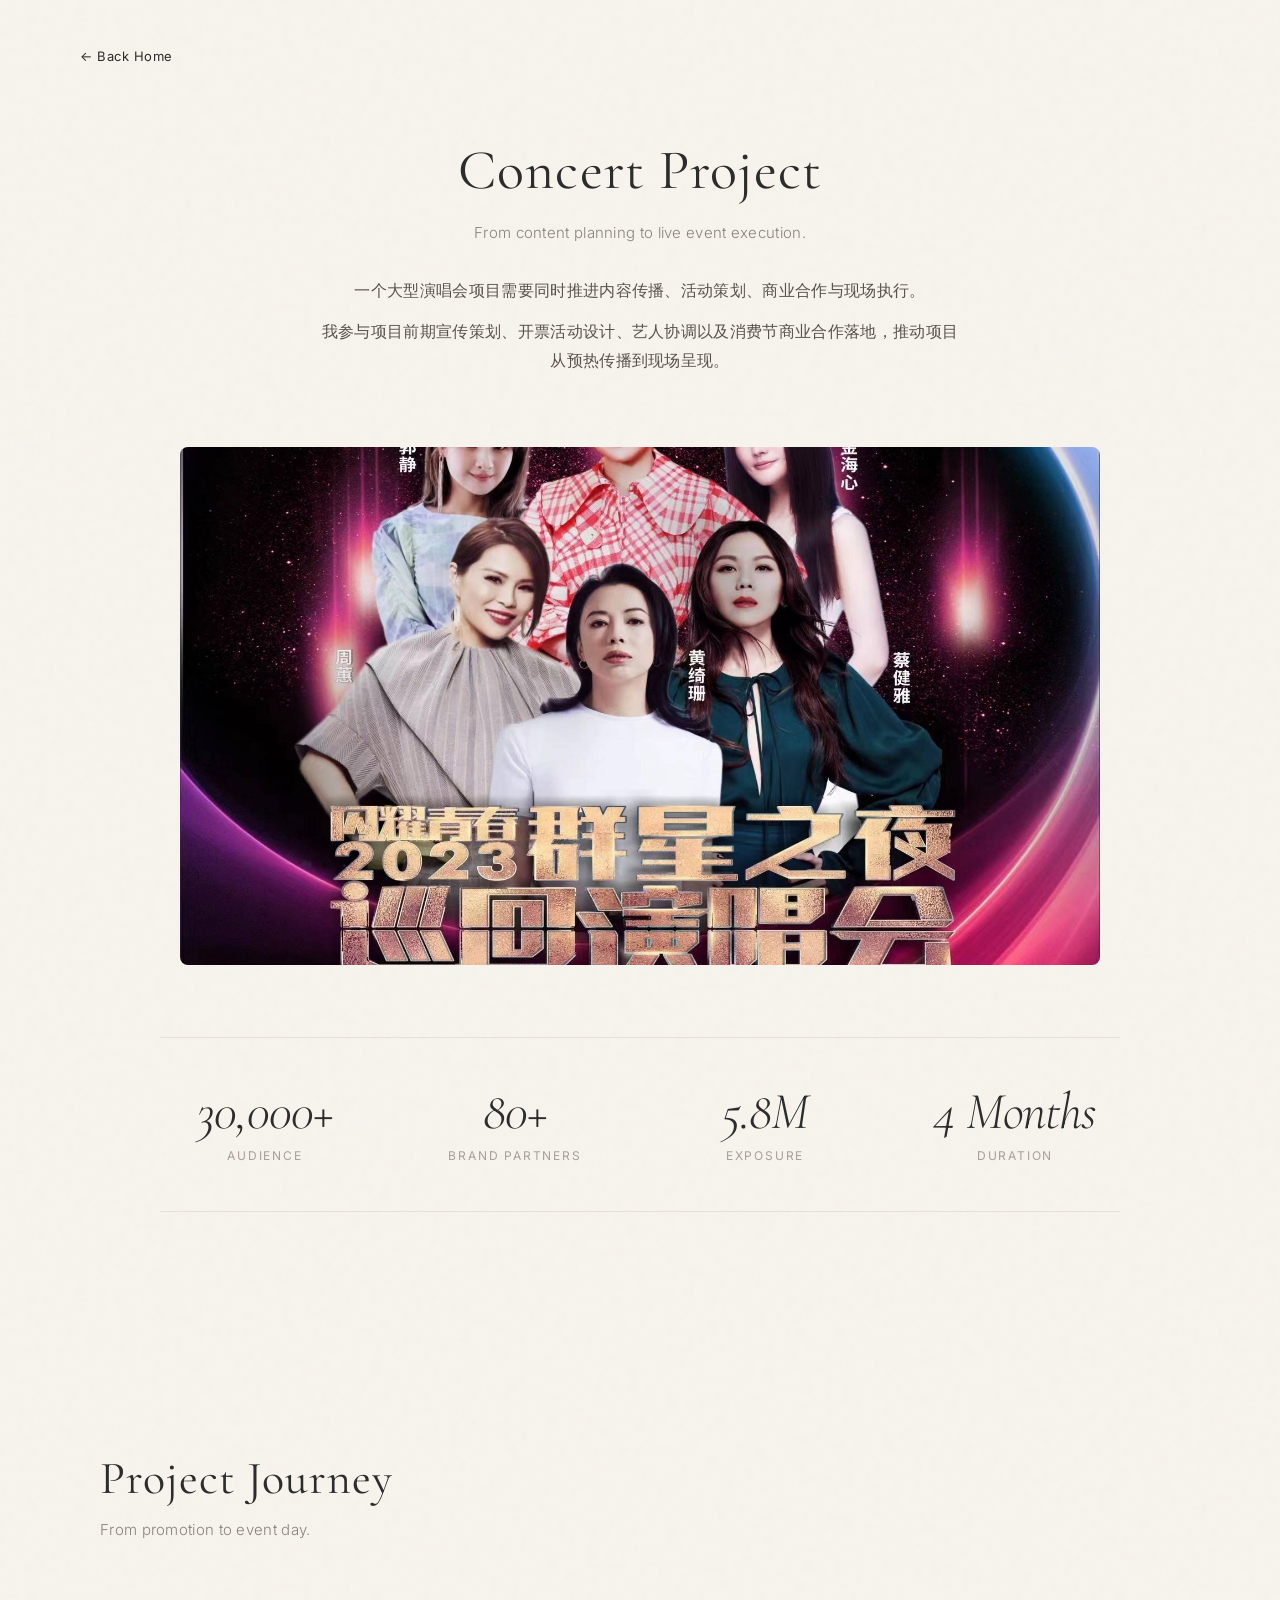
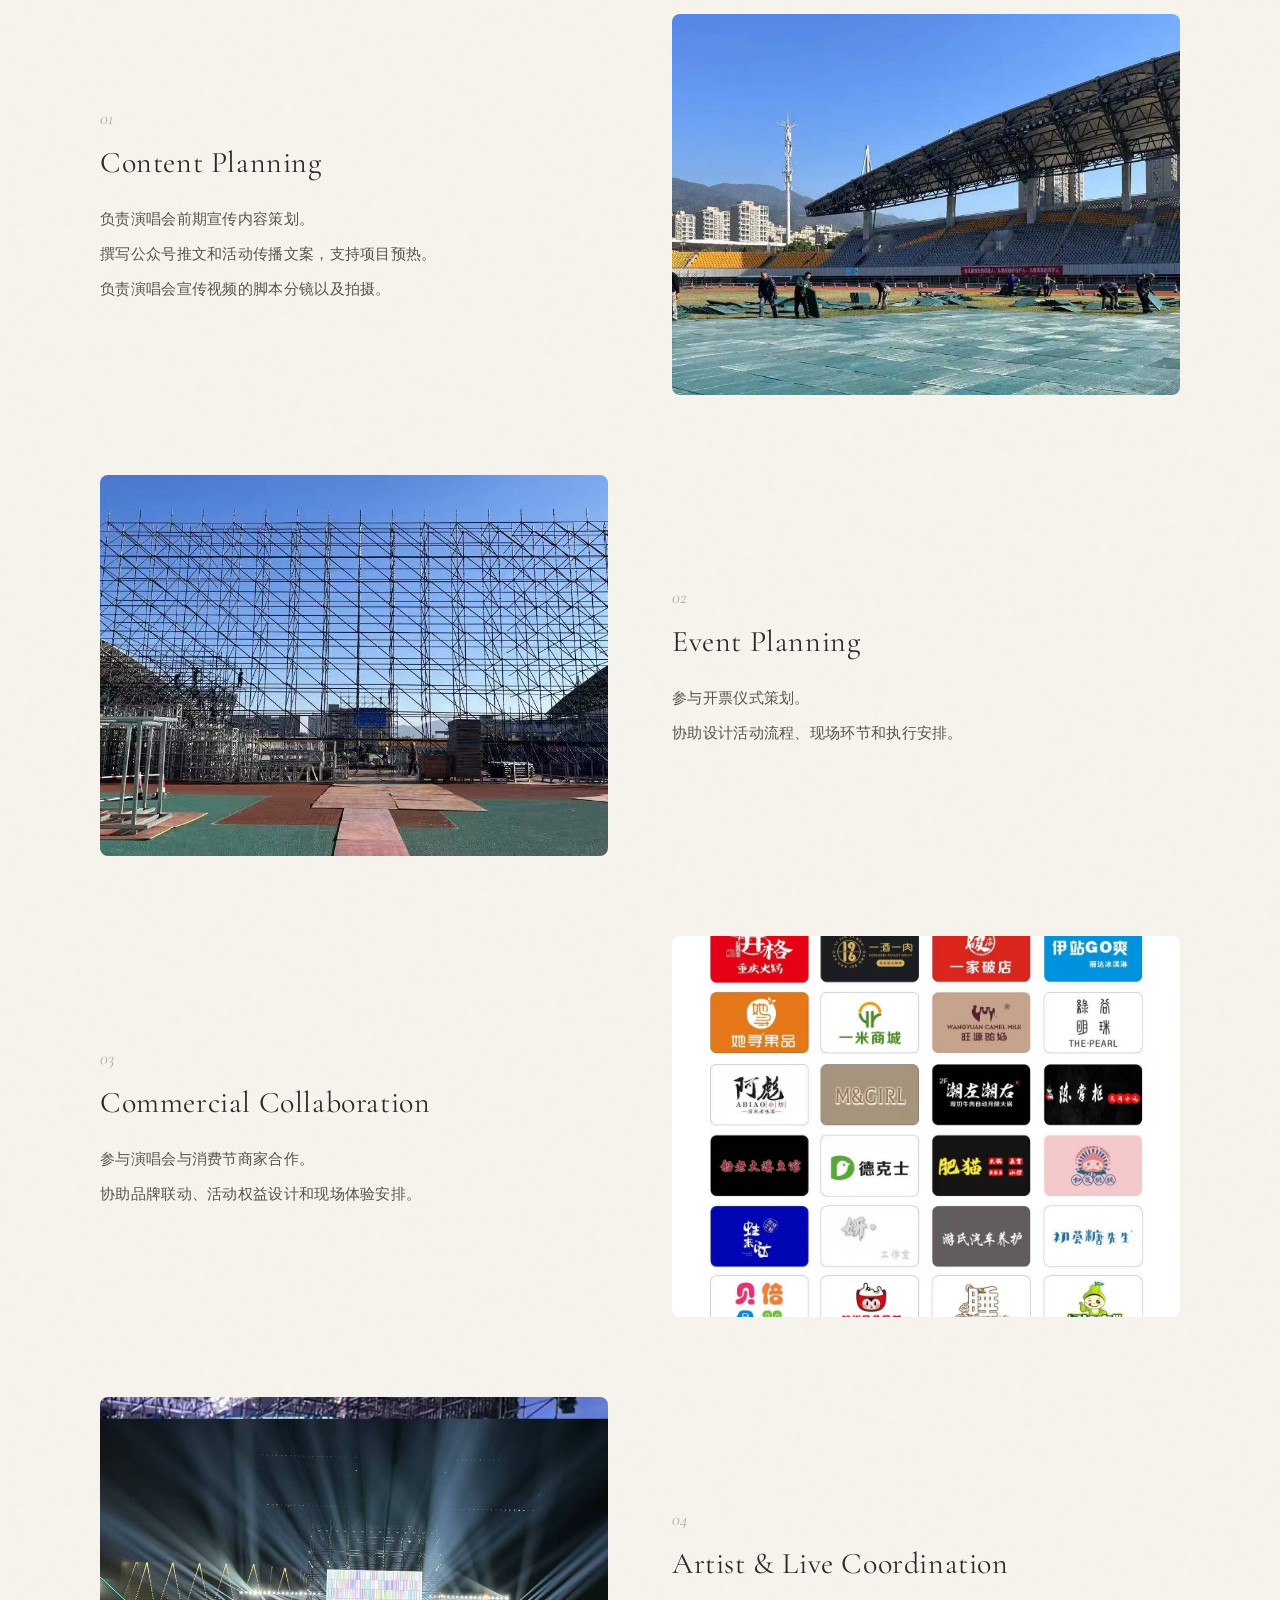
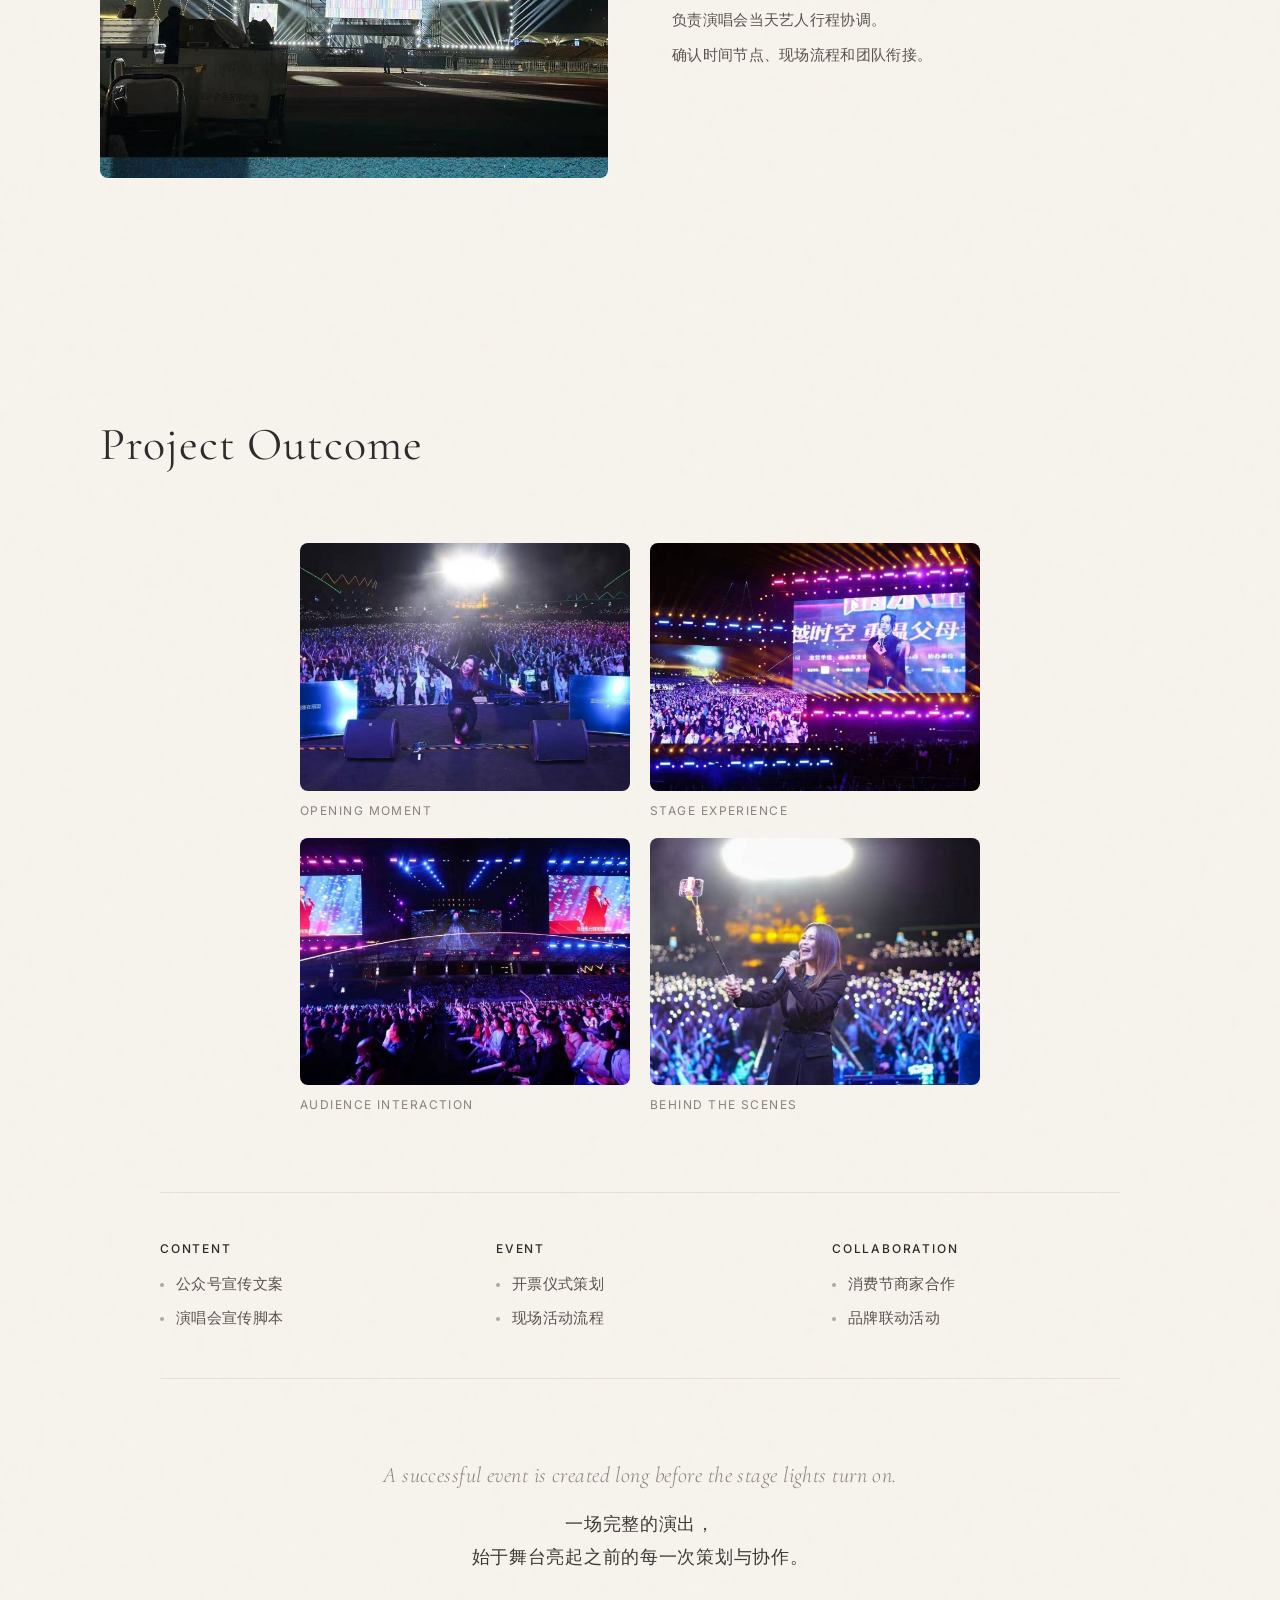
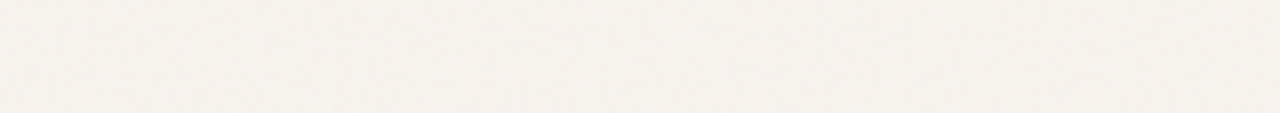
==== concert.html @ 9a9d2fe5 "Initial commit: Portfolio website - cleaned and compressed" ====
<!DOCTYPE html>
<html lang="zh-CN">
<head>
    <meta charset="UTF-8">
    <meta name="viewport" content="width=device-width, initial-scale=1.0">
    <title>Concert Project — Chen Ming Portfolio</title>
    <link href="https://fonts.googleapis.com/css2?family=Cormorant+Garamond:ital,wght@0,300;0,400;0,500;1,300;1,400&family=Inter:wght@300;400;500&family=PingFang+SC:wght@300;400;500&display=swap" rel="stylesheet">
    <link rel="stylesheet" href="css/concert-detail.css">
</head>
<body class="concert-page">

    <a href="index.html" class="cp-back">← Back Home</a>

    <main>
        <!-- PAGE 01 -->
        <section class="cp-section" id="cp-01">
            <div class="cp-container">
                <div class="cp-overview">
                    <h1 class="cp-h1">Concert Project</h1>
                    <p class="cp-subtitle">From content planning to live event execution.</p>
                    <div class="cp-body">
                        <p>一个大型演唱会项目需要同时推进内容传播、活动策划、商业合作与现场执行。</p>
                        <p>我参与项目前期宣传策划、开票活动设计、艺人协调以及消费节商业合作落地，推动项目从预热传播到现场呈现。</p>
                    </div>
                </div>

                <div class="cp-hero">
                    <img src="assets/cp-hero.jpg" alt="Hero Image" class="cp-image">
                </div>

                <div class="cp-snapshot">
                    <div class="cp-snapshot-item">
                        <span class="cp-snapshot-num">30,000+</span>
                        <span class="cp-snapshot-unit">Audience</span>
                    </div>
                    <div class="cp-snapshot-item">
                        <span class="cp-snapshot-num">80+</span>
                        <span class="cp-snapshot-unit">Brand Partners</span>
                    </div>
                    <div class="cp-snapshot-item">
                        <span class="cp-snapshot-num">5.8M</span>
                        <span class="cp-snapshot-unit">Exposure</span>
                    </div>
                    <div class="cp-snapshot-item">
                        <span class="cp-snapshot-num">4 Months</span>
                        <span class="cp-snapshot-unit">Duration</span>
                    </div>
                </div>
            </div>
        </section>

        <!-- PAGE 02 -->
        <section class="cp-section" id="cp-02">
            <div class="cp-container">
                <div class="cp-section-header">
                    <h2 class="cp-h2">Project Journey</h2>
                    <p class="cp-section-subtitle">From promotion to event day.</p>
                </div>

                <div class="cp-journey">
                    <!-- 01 Content Planning -->
                    <div class="cp-journey-item">
                        <div class="cp-journey-content">
                            <span class="cp-journey-num">01</span>
                            <h3 class="cp-journey-title">Content Planning</h3>
                            <div class="cp-journey-body">
                                <p>负责演唱会前期宣传内容策划。</p>
                                <p>撰写公众号推文和活动传播文案，支持项目预热。</p>
                                <p>负责演唱会宣传视频的脚本分镜以及拍摄。</p>
                            </div>
                        </div>
                        <div class="cp-journey-image">
                            <img src="assets/cp-planning.jpg" alt="Content Planning" class="cp-image">
                        </div>
                    </div>

                    <!-- 02 Event Planning -->
                    <div class="cp-journey-item cp-journey-reverse">
                        <div class="cp-journey-content">
                            <span class="cp-journey-num">02</span>
                            <h3 class="cp-journey-title">Event Planning</h3>
                            <div class="cp-journey-body">
                                <p>参与开票仪式策划。</p>
                                <p>协助设计活动流程、现场环节和执行安排。</p>
                            </div>
                        </div>
                        <div class="cp-journey-image">
                            <img src="assets/cp-coordination.jpg" alt="Event Planning" class="cp-image">
                        </div>
                    </div>

                    <!-- 03 Commercial Collaboration -->
                    <div class="cp-journey-item">
                        <div class="cp-journey-content">
                            <span class="cp-journey-num">03</span>
                            <h3 class="cp-journey-title">Commercial Collaboration</h3>
                            <div class="cp-journey-body">
                                <p>参与演唱会与消费节商家合作。</p>
                                <p>协助品牌联动、活动权益设计和现场体验安排。</p>
                            </div>
                        </div>
                        <div class="cp-journey-image">
                            <img src="assets/cp-wrapup.jpg" alt="Commercial Collaboration" class="cp-image">
                        </div>
                    </div>

                    <!-- 04 Artist & Live Coordination -->
                    <div class="cp-journey-item cp-journey-reverse">
                        <div class="cp-journey-content">
                            <span class="cp-journey-num">04</span>
                            <h3 class="cp-journey-title">Artist &amp; Live Coordination</h3>
                            <div class="cp-journey-body">
                                <p>负责演唱会当天艺人行程协调。</p>
                                <p>确认时间节点、现场流程和团队衔接。</p>
                            </div>
                        </div>
                        <div class="cp-journey-image">
                            <img src="assets/cp-onsite.jpg" alt="Artist & Live Coordination" class="cp-image">
                        </div>
                    </div>
                </div>
            </div>
        </section>

        <!-- PAGE 03 -->
        <section class="cp-section" id="cp-03">
            <div class="cp-container">
                <div class="cp-section-header">
                    <h2 class="cp-h2">Project Outcome</h2>
                </div>

                <!-- Event Gallery -->
                <div class="cp-gallery">
                    <div class="cp-gallery-item">
                        <img src="assets/cp-opening.jpg" alt="Opening Moment" class="cp-image">
                        <span class="cp-gallery-caption">Opening Moment</span>
                    </div>
                    <div class="cp-gallery-item">
                        <img src="assets/cp-performance.jpg" alt="Stage Experience" class="cp-image">
                        <span class="cp-gallery-caption">Stage Experience</span>
                    </div>
                    <div class="cp-gallery-item">
                        <img src="assets/cp-audience.jpg" alt="Audience Interaction" class="cp-image">
                        <span class="cp-gallery-caption">Audience Interaction</span>
                    </div>
                    <div class="cp-gallery-item">
                        <img src="assets/cp-behind.jpg" alt="Behind The Scenes" class="cp-image">
                        <span class="cp-gallery-caption">Behind The Scenes</span>
                    </div>
                </div>

                <!-- Project Deliverables -->
                <div class="cp-deliverables">
                    <div class="cp-deliverable-col">
                        <span class="cp-deliverable-label">Content</span>
                        <ul class="cp-deliverable-list">
                            <li>公众号宣传文案</li>
                            <li>演唱会宣传脚本</li>
                        </ul>
                    </div>
                    <div class="cp-deliverable-col">
                        <span class="cp-deliverable-label">Event</span>
                        <ul class="cp-deliverable-list">
                            <li>开票仪式策划</li>
                            <li>现场活动流程</li>
                        </ul>
                    </div>
                    <div class="cp-deliverable-col">
                        <span class="cp-deliverable-label">Collaboration</span>
                        <ul class="cp-deliverable-list">
                            <li>消费节商家合作</li>
                            <li>品牌联动活动</li>
                        </ul>
                    </div>
                </div>

                <div class="cp-final-line">
                    <p class="cp-final-en">A successful event is created long before the stage lights turn on.</p>
                    <p class="cp-final-zh">一场完整的演出，<br>始于舞台亮起之前的每一次策划与协作。</p>
                </div>
            </div>
        </section>
    </main>

    <script>
        const observer = new IntersectionObserver((entries) => {
            entries.forEach(entry => {
                if (entry.isIntersecting) {
                    entry.target.classList.add('is-in-view');
                }
            });
        }, { threshold: 0.1 });

        document.querySelectorAll('.cp-section').forEach(el => observer.observe(el));
    </script>
</body>
</html>
---- css/concert-detail.css ----
/* =============================================
   Concert Project — Editorial Portfolio
   Project Case Study Layout
   ============================================= */

/* ---------- Base ---------- */
.concert-page {
    margin: 0;
    padding: 0;
    background-color: #F7F3ED;
    background-image:
        url("data:image/svg+xml,%3Csvg viewBox='0 0 200 200' xmlns='http://www.w3.org/2000/svg'%3E%3Cfilter id='n'%3E%3CfeTurbulence type='fractalNoise' baseFrequency='0.65' numOctaves='3' stitchTiles='stitch'/%3E%3C/filter%3E%3Crect width='100%25' height='100%25' filter='url(%23n)' opacity='0.025'/%3E%3C/svg%3E");
    color: #2C2C2C;
    font-family: 'Inter', -apple-system, BlinkMacSystemFont, sans-serif;
    -webkit-font-smoothing: antialiased;
    overflow-x: hidden;
}

.concert-page * { box-sizing: border-box; }

main {
    max-width: 1240px;
    margin: 0 auto;
    padding: 0 80px;
}

@media (max-width: 900px) {
    main { padding: 0 32px; }
}

@media (max-width: 640px) {
    main { padding: 0 20px; }
}

/* ---------- Back Link ---------- */
.cp-back {
    position: fixed;
    top: 48px;
    left: 80px;
    font-family: 'Inter', sans-serif;
    font-size: 13px;
    color: #2C2C2C;
    text-decoration: none;
    letter-spacing: 0.04em;
    z-index: 200;
    transition: opacity 0.3s ease;
}
.cp-back:hover { opacity: 0.5; }

@media (max-width: 640px) {
    .cp-back { left: 20px; top: 20px; font-size: 12px; }
}

/* ---------- Scroll Animation ---------- */
.cp-section {
    opacity: 0;
    transform: translateY(30px);
    transition: opacity 0.8s ease, transform 0.8s ease;
}

.cp-section.is-in-view {
    opacity: 1;
    transform: translateY(0);
}

/* ---------- Container ---------- */
.cp-container {
    padding: 96px 0;
}

/* ---------- Real Image ---------- */
.cp-image {
    width: 100%;
    height: auto;
    display: block;
    border-radius: 8px;
    transition: transform 0.4s ease;
}

.cp-image:hover {
    transform: scale(1.01);
}

.cp-hero .cp-image {
    aspect-ratio: 16 / 9;
    object-fit: cover;
}

.cp-journey-image .cp-image {
    aspect-ratio: 4 / 3;
    object-fit: cover;
}

.cp-journey-video {
    position: relative;
    overflow: hidden;
    border-radius: 8px;
    cursor: pointer;
}

.cp-video {
    width: 100%;
    height: 100%;
    aspect-ratio: 4 / 3;
    object-fit: cover;
    display: block;
    border-radius: 8px;
}

.cp-video-play {
    position: absolute;
    top: 50%;
    left: 50%;
    transform: translate(-50%, -50%);
    width: 64px;
    height: 64px;
    border: none;
    border-radius: 50%;
    background: rgba(247, 243, 237, 0.92);
    color: #2C2C2C;
    display: flex;
    align-items: center;
    justify-content: center;
    cursor: pointer;
    transition: opacity 0.3s ease, transform 0.3s ease, background 0.3s ease;
    z-index: 2;
}

.cp-video-play svg {
    width: 22px;
    height: 22px;
    margin-left: 3px;
}

.cp-video-play:hover {
    background: #FFFFFF;
    transform: translate(-50%, -50%) scale(1.05);
}

.cp-journey-video.is-playing .cp-video-play {
    opacity: 0;
    pointer-events: none;
}

.cp-journey-video:hover .cp-video-play {
    opacity: 1;
    pointer-events: auto;
}

.cp-journey-video.is-playing:hover .cp-video-play {
    opacity: 0.85;
}

.cp-gallery-item .cp-image {
    aspect-ratio: 4 / 3;
    object-fit: cover;
}

/* ---------- Image Placeholder ---------- */
.cp-image-placeholder {
    width: 100%;
    height: 100%;
    min-height: 180px;
    display: flex;
    flex-direction: column;
    align-items: center;
    justify-content: center;
    gap: 8px;
    background: #EDE8DF;
    color: #B0A89C;
    font-family: 'Inter', sans-serif;
    font-size: 13px;
    font-weight: 400;
    letter-spacing: 0.08em;
    border: 1px dashed #D8D0C4;
    border-radius: 8px;
    position: relative;
    overflow: hidden;
    transition: transform 0.4s ease;
    aspect-ratio: 16 / 9;
}

.cp-image-placeholder:hover {
    transform: scale(1.01);
}

.cp-image-sub {
    font-size: 11px;
    opacity: 0.7;
    letter-spacing: 0.04em;
}

/* =============================================
   PAGE 01
   ============================================= */
#cp-01 .cp-container {
    padding-top: 140px;
    padding-bottom: 120px;
}

.cp-overview {
    max-width: 640px;
    margin: 0 auto 72px;
    text-align: center;
}

.cp-h1 {
    font-family: 'Cormorant Garamond', serif;
    font-size: 56px;
    font-weight: 400;
    color: #2C2C2C;
    letter-spacing: 0.02em;
    margin: 0 0 18px 0;
    line-height: 1.1;
}

.cp-subtitle {
    font-family: 'Inter', sans-serif;
    font-size: 15px;
    font-weight: 300;
    color: #8A837C;
    letter-spacing: 0.02em;
    margin: 0 0 32px 0;
    line-height: 1.7;
}

.cp-body {
    font-family: 'PingFang SC', -apple-system, sans-serif;
    font-size: 16px;
    font-weight: 300;
    color: #5A524C;
    line-height: 1.8;
    letter-spacing: 0.02em;
    display: flex;
    flex-direction: column;
    gap: 12px;
}

.cp-body p {
    margin: 0;
}

.cp-hero {
    width: 100%;
    max-width: 920px;
    margin: 0 auto 72px;
}

.cp-hero .cp-image-placeholder {
    aspect-ratio: 16 / 9;
}

.cp-snapshot {
    display: grid;
    grid-template-columns: repeat(4, 1fr);
    gap: 40px;
    max-width: 960px;
    margin: 0 auto;
    padding: 48px 0;
    border-top: 1px solid #E8E0D4;
    border-bottom: 1px solid #E8E0D4;
}

.cp-snapshot-item {
    text-align: center;
}

.cp-snapshot-num {
    font-family: 'Cormorant Garamond', serif;
    font-size: 52px;
    font-weight: 300;
    font-style: italic;
    color: #2C2C2C;
    line-height: 1;
    letter-spacing: -0.02em;
    display: block;
}

.cp-snapshot-unit {
    font-family: 'Inter', sans-serif;
    font-size: 12px;
    color: #A8A098;
    letter-spacing: 0.15em;
    text-transform: uppercase;
    display: block;
    margin-top: 10px;
}

/* =============================================
   PAGE 02
   ============================================= */
#cp-02 .cp-container {
    padding-top: 120px;
    padding-bottom: 120px;
}

.cp-section-header {
    margin-bottom: 72px;
}

.cp-h2 {
    font-family: 'Cormorant Garamond', serif;
    font-size: 46px;
    font-weight: 400;
    color: #2C2C2C;
    letter-spacing: 0.02em;
    margin: 0 0 12px 0;
    line-height: 1.15;
}

.cp-section-subtitle {
    font-family: 'Inter', sans-serif;
    font-size: 15px;
    font-weight: 300;
    color: #8A837C;
    letter-spacing: 0.02em;
    margin: 0;
    line-height: 1.7;
}

.cp-journey {
    display: flex;
    flex-direction: column;
    gap: 80px;
}

.cp-journey-item {
    display: grid;
    grid-template-columns: 1fr 1fr;
    gap: 64px;
    align-items: center;
}

.cp-journey-reverse .cp-journey-content {
    order: 2;
}

.cp-journey-reverse .cp-journey-image {
    order: 1;
}

.cp-journey-content {
    display: flex;
    flex-direction: column;
    gap: 16px;
}

.cp-journey-num {
    font-family: 'Cormorant Garamond', serif;
    font-size: 18px;
    font-weight: 300;
    font-style: italic;
    color: #A8A098;
    letter-spacing: 0.02em;
}

.cp-journey-title {
    font-family: 'Cormorant Garamond', serif;
    font-size: 30px;
    font-weight: 400;
    color: #2C2C2C;
    letter-spacing: 0.02em;
    margin: 0;
    line-height: 1.2;
}

.cp-journey-body {
    font-family: 'PingFang SC', -apple-system, sans-serif;
    font-size: 15px;
    font-weight: 300;
    color: #5A524C;
    line-height: 1.8;
    letter-spacing: 0.02em;
    display: flex;
    flex-direction: column;
    gap: 8px;
    margin-top: 8px;
}

.cp-journey-body p {
    margin: 0;
}

.cp-journey-image .cp-image-placeholder {
    aspect-ratio: 4 / 3;
}

/* =============================================
   PAGE 03
   ============================================= */
#cp-03 .cp-container {
    padding-top: 120px;
    padding-bottom: 140px;
}

.cp-gallery {
    display: grid;
    grid-template-columns: repeat(2, 1fr);
    gap: 20px;
    max-width: 680px;
    margin: 0 auto 80px;
}

.cp-gallery-item {
    display: flex;
    flex-direction: column;
    gap: 12px;
}

.cp-gallery-item .cp-image-placeholder {
    aspect-ratio: 4 / 3;
}

.cp-gallery-caption {
    font-family: 'Inter', sans-serif;
    font-size: 12px;
    font-weight: 400;
    color: #8A837C;
    letter-spacing: 0.12em;
    text-transform: uppercase;
}

.cp-deliverables {
    display: grid;
    grid-template-columns: repeat(3, 1fr);
    gap: 48px;
    max-width: 960px;
    margin: 0 auto 80px;
    padding: 48px 0;
    border-top: 1px solid #E8E0D4;
    border-bottom: 1px solid #E8E0D4;
}

.cp-deliverable-col {
    display: flex;
    flex-direction: column;
    gap: 16px;
}

.cp-deliverable-label {
    font-family: 'Inter', sans-serif;
    font-size: 12px;
    font-weight: 500;
    color: #2C2C2C;
    letter-spacing: 0.15em;
    text-transform: uppercase;
}

.cp-deliverable-list {
    list-style: none;
    padding: 0;
    margin: 0;
    display: flex;
    flex-direction: column;
    gap: 10px;
}

.cp-deliverable-list li {
    font-family: 'PingFang SC', -apple-system, sans-serif;
    font-size: 15px;
    font-weight: 300;
    color: #5A524C;
    line-height: 1.6;
    letter-spacing: 0.02em;
    padding-left: 16px;
    position: relative;
}

.cp-deliverable-list li::before {
    content: '';
    position: absolute;
    left: 0;
    top: 11px;
    width: 4px;
    height: 4px;
    border-radius: 50%;
    background: #B0A89C;
}

.cp-final-line {
    text-align: center;
    max-width: 640px;
    margin: 0 auto;
}

.cp-final-en {
    font-family: 'Cormorant Garamond', serif;
    font-size: 22px;
    font-weight: 300;
    font-style: italic;
    color: #8A837C;
    line-height: 1.5;
    letter-spacing: 0.02em;
    margin: 0 0 16px 0;
}

.cp-final-zh {
    font-family: 'PingFang SC', -apple-system, sans-serif;
    font-size: 18px;
    font-weight: 400;
    color: #3D3834;
    line-height: 1.8;
    letter-spacing: 0.04em;
    margin: 0;
}

/* =============================================
   Responsive
   ============================================= */
@media (max-width: 900px) {
    .cp-h1 { font-size: 44px; }
    .cp-h2 { font-size: 36px; }
    .cp-body { font-size: 15px; }

    .cp-hero { max-width: 100%; }

    .cp-snapshot {
        grid-template-columns: repeat(2, 1fr);
        gap: 32px;
    }

    .cp-snapshot-num { font-size: 44px; }

    .cp-journey-item {
        grid-template-columns: 1fr;
        gap: 32px;
    }

    .cp-journey-reverse .cp-journey-content { order: 1; }
    .cp-journey-reverse .cp-journey-image { order: 2; }

    .cp-journey-title { font-size: 26px; }

    .cp-gallery {
        grid-template-columns: 1fr;
        gap: 20px;
    }

    .cp-deliverables {
        grid-template-columns: 1fr;
        gap: 32px;
    }

    .cp-final-en { font-size: 18px; }
    .cp-final-zh { font-size: 16px; }
}

@media (max-width: 640px) {
    .cp-h1 { font-size: 36px; }
    .cp-h2 { font-size: 28px; }
    .cp-body { font-size: 14px; }

    .cp-subtitle,
    .cp-section-subtitle { font-size: 13px; }

    #cp-01 .cp-container {
        padding-top: 100px;
        padding-bottom: 80px;
    }

    #cp-02 .cp-container,
    #cp-03 .cp-container {
        padding-top: 80px;
        padding-bottom: 80px;
    }

    .cp-snapshot-num { font-size: 36px; }
    .cp-snapshot-unit { font-size: 11px; }

    .cp-journey { gap: 56px; }

    .cp-journey-title { font-size: 24px; }
    .cp-journey-body { font-size: 14px; }

    .cp-gallery-caption { font-size: 11px; }

    .cp-deliverables { padding: 32px 0; }

    .cp-deliverable-list li { font-size: 14px; }

    .cp-final-en { font-size: 16px; }
    .cp-final-zh { font-size: 15px; }
}
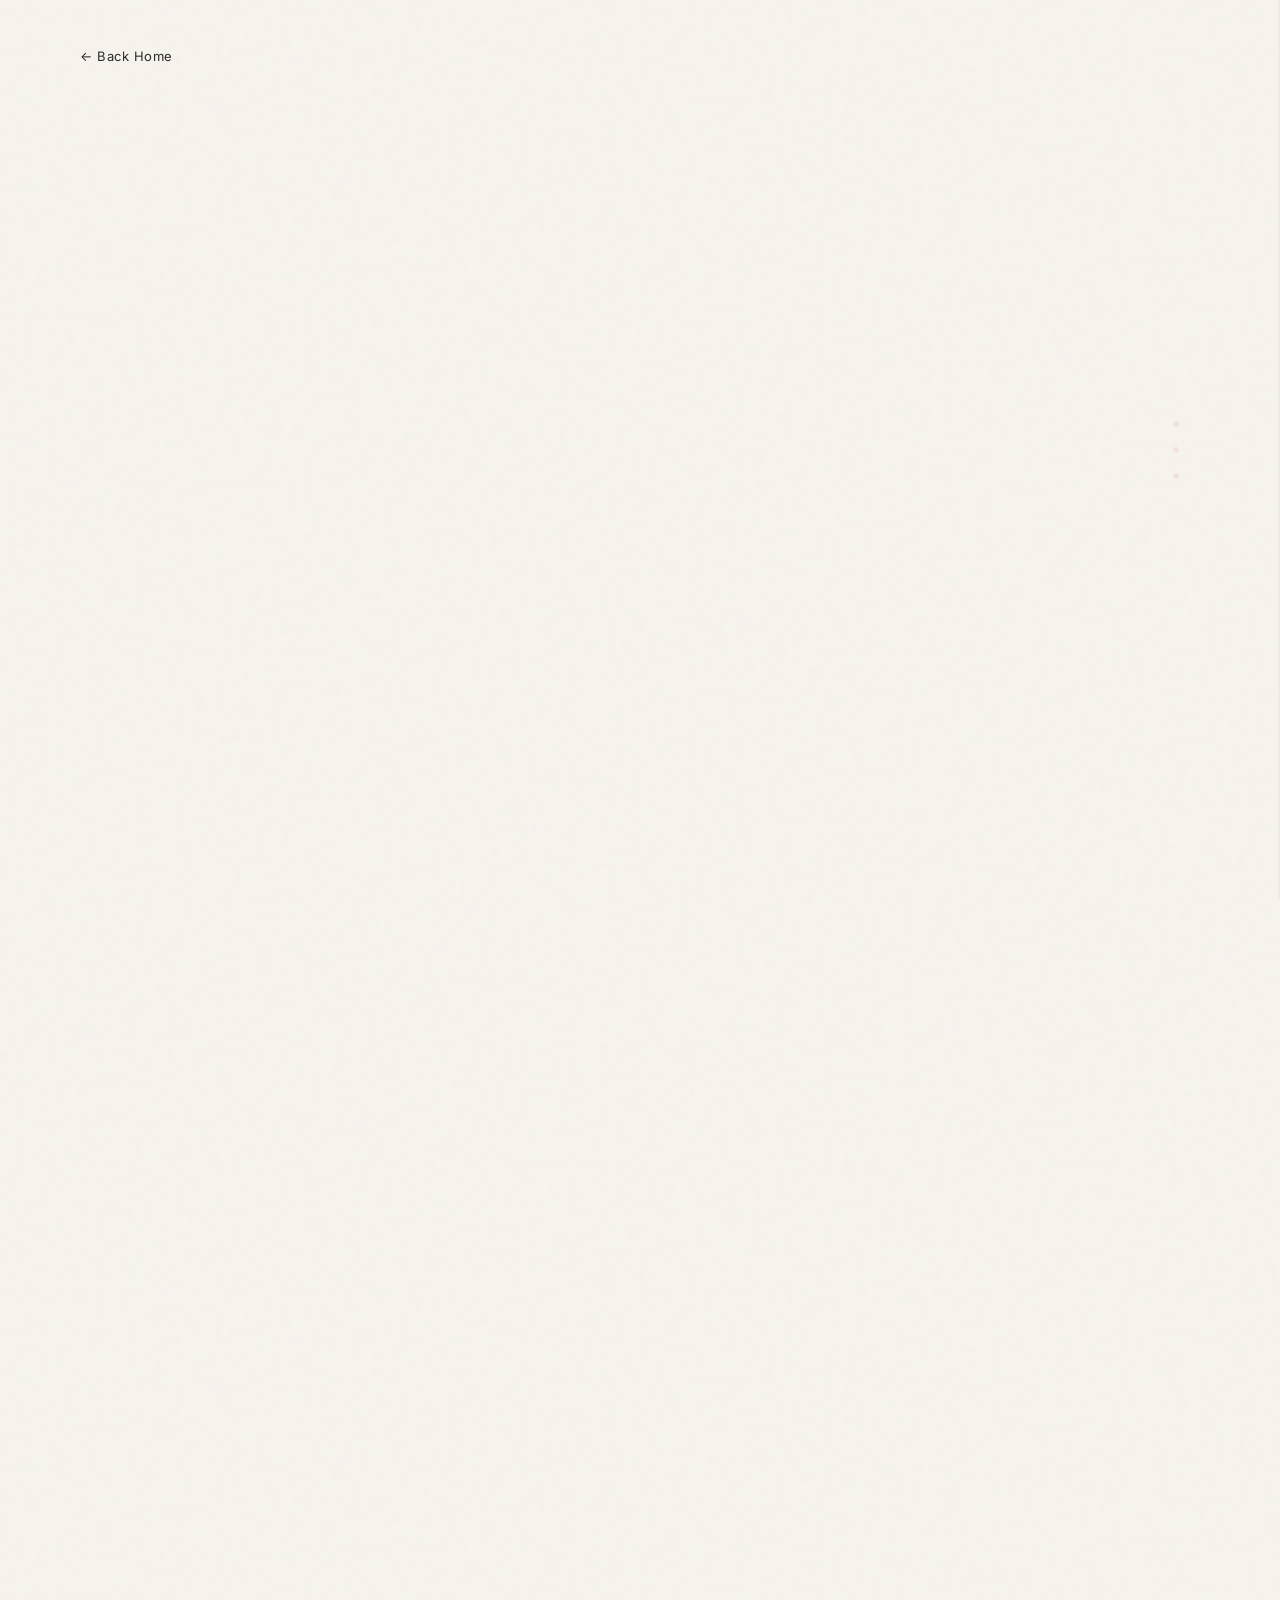
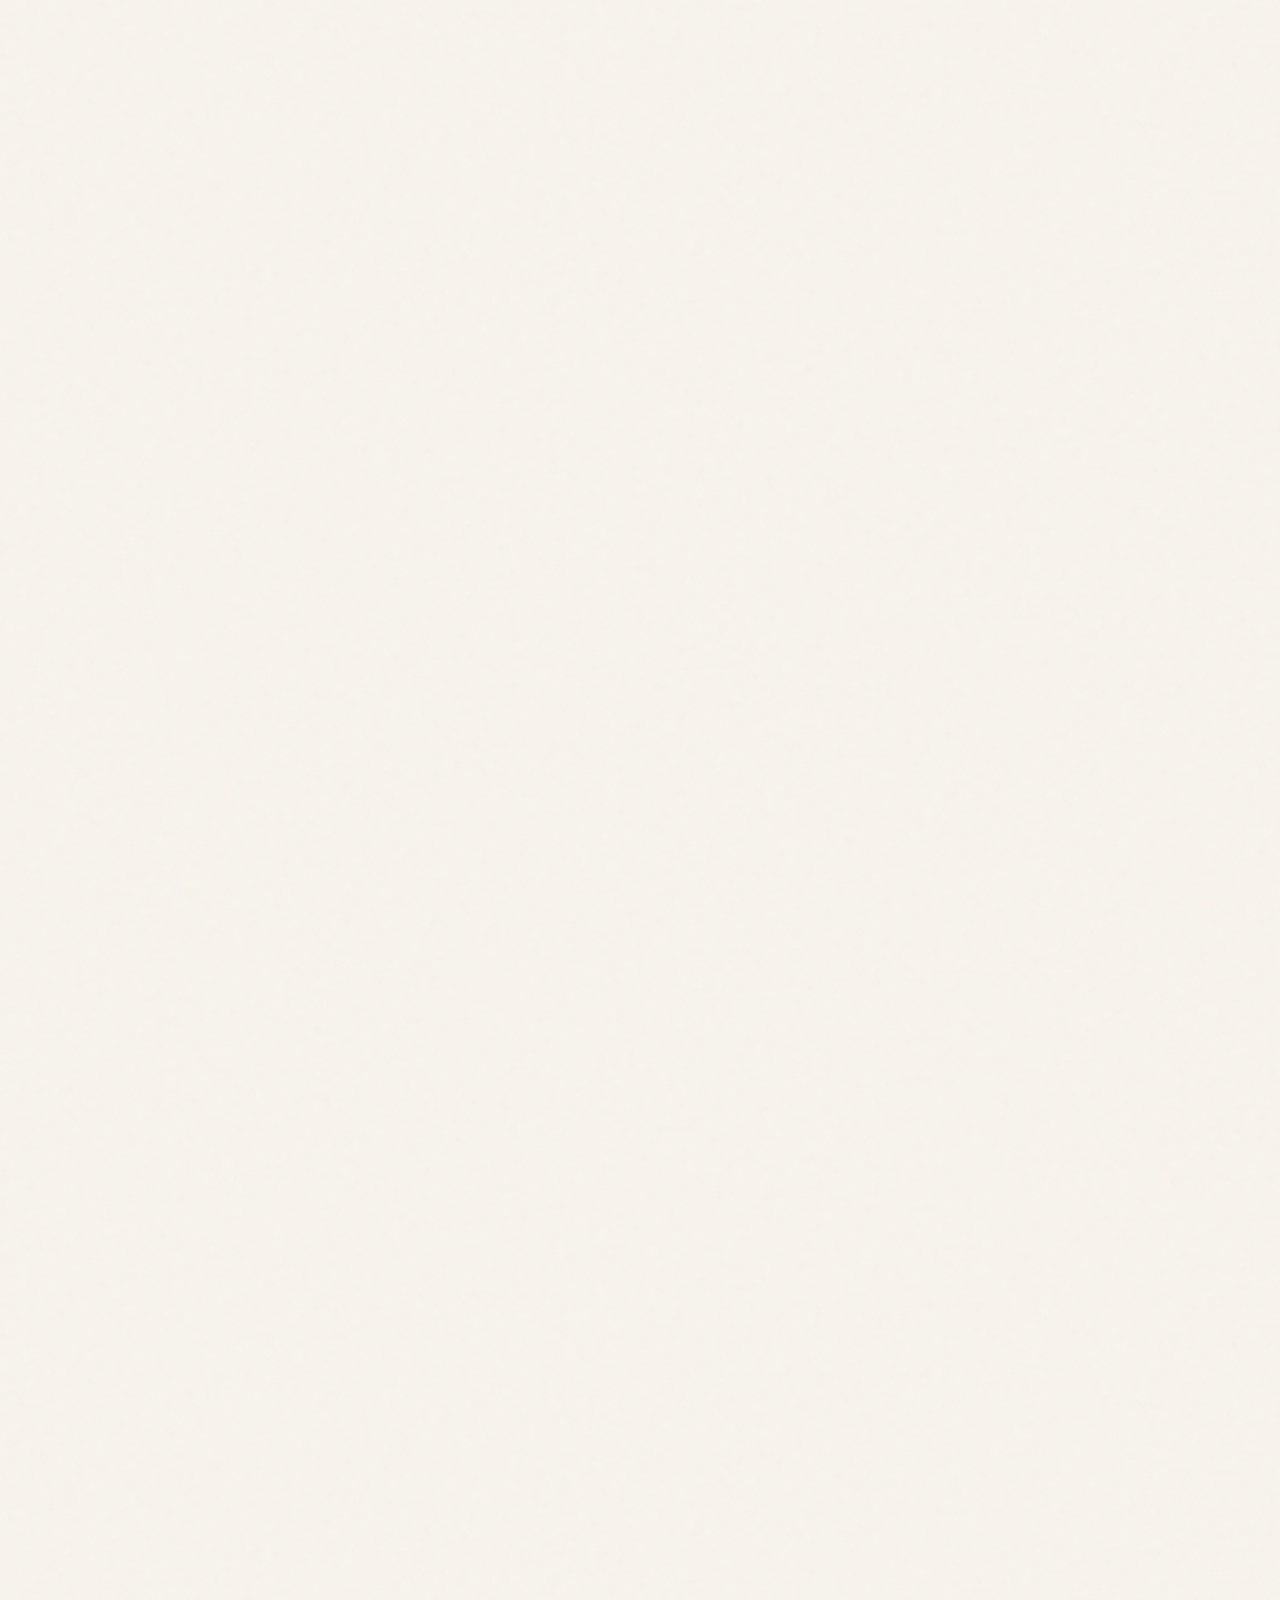
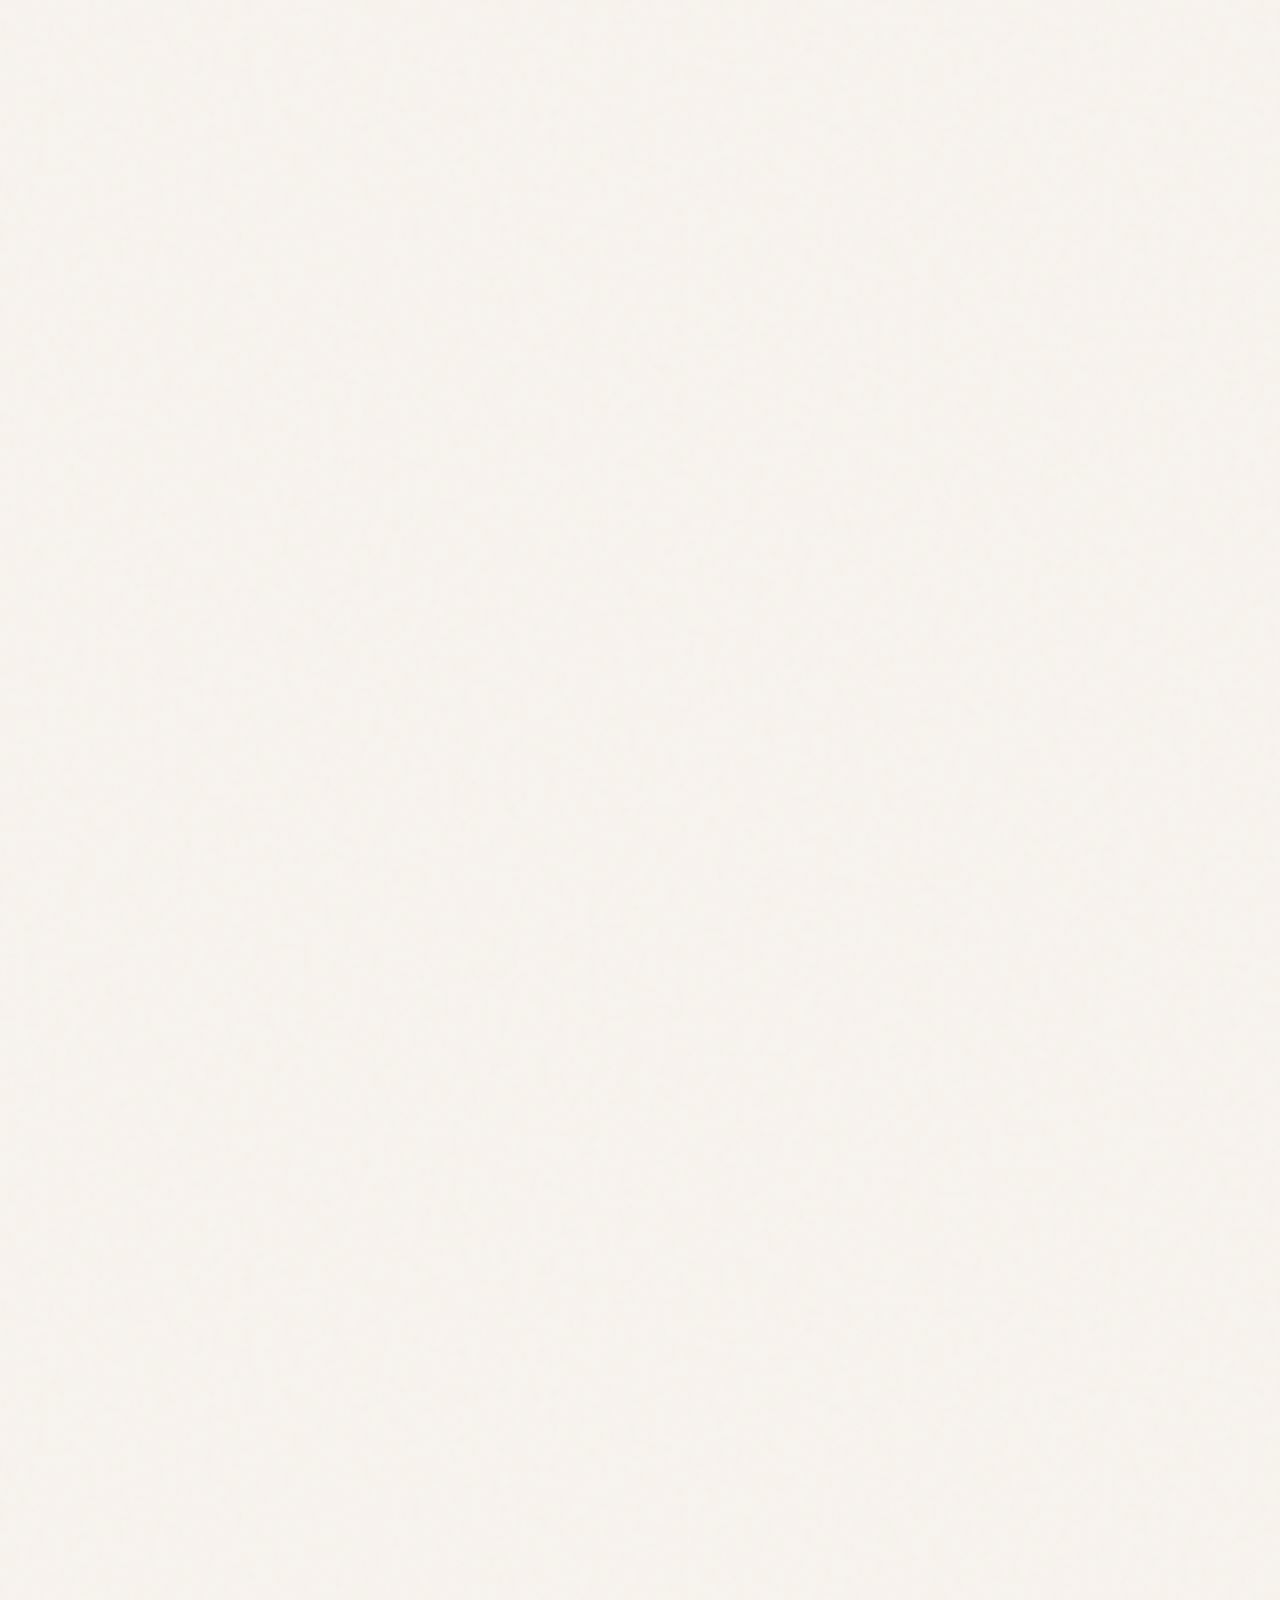
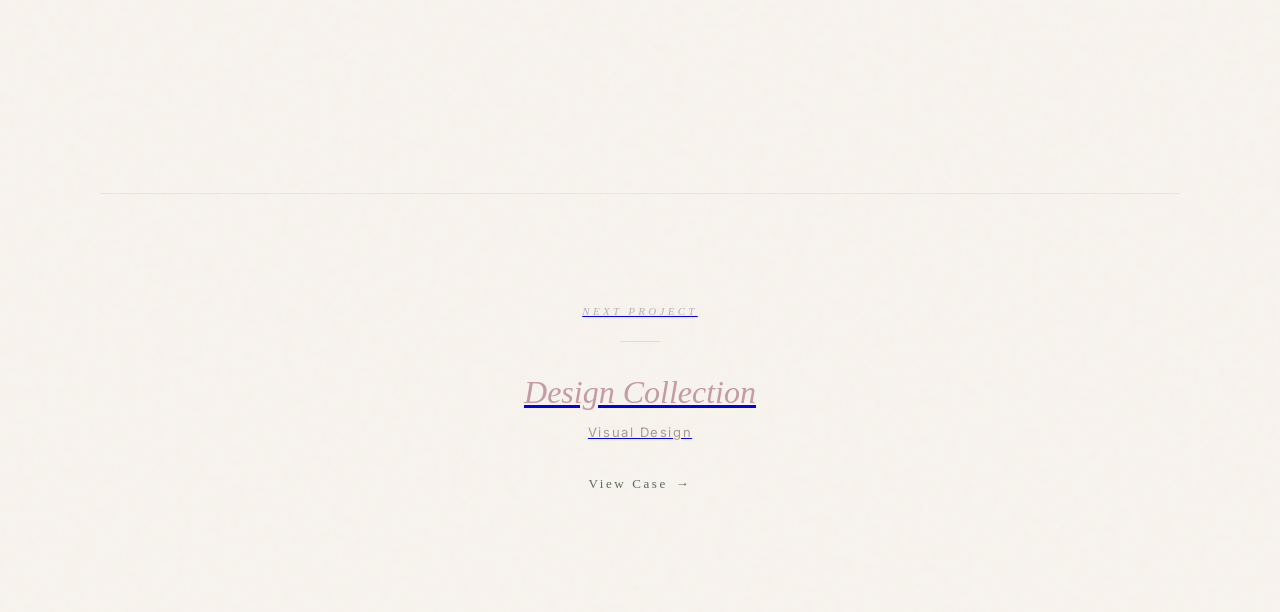
==== commit c522826d: "Feat: 增加完整专业的交互设计系统 通用交互 (interactions.js + interactions.css): - Section Reveal: IntersectionObserve" ====
--- a/concert.html
+++ b/concert.html
@@ -6,10 +6,11 @@
     <title>Concert Project — Chen Ming Portfolio</title>
     <link href="https://fonts.googleapis.com/css2?family=Cormorant+Garamond:ital,wght@0,300;0,400;0,500;1,300;1,400&family=Inter:wght@300;400;500&family=PingFang+SC:wght@300;400;500&display=swap" rel="stylesheet">
     <link rel="stylesheet" href="css/concert-detail.css">
+    <link rel="stylesheet" href="css/interactions.css">
 </head>
 <body class="concert-page">
 
-    <a href="index.html" class="cp-back">← Back Home</a>
+    <a href="index.html#works" class="cp-back">← Back Home</a>
 
     <main>
         <!-- PAGE 01 -->
@@ -182,16 +183,24 @@
         </section>
     </main>
 
-    <script>
-        const observer = new IntersectionObserver((entries) => {
-            entries.forEach(entry => {
-                if (entry.isIntersecting) {
-                    entry.target.classList.add('is-in-view');
-                }
-            });
-        }, { threshold: 0.1 });
-
-        document.querySelectorAll('.cp-section').forEach(el => observer.observe(el));
+    <script type="module">
+        import { DetailInteractions } from './js/detail-interactions.js';
+
+        // 找到所有 section 作为 progress 节点
+        const sections = Array.from(document.querySelectorAll('.cp-section')).slice(0, 6).map((s, i) => {
+            const labels = ['Overview', 'Planning', 'Execution', 'Partners', 'Live', 'Reflection'];
+            return { id: s.id, label: labels[i] || `Section ${i + 1}` };
+        }).filter(s => s.id);
+
+        const detail = new DetailInteractions({
+            sections,
+            nextProject: {
+                title: 'Design Collection',
+                subtitle: 'Visual Design',
+                url: 'design-collection.html'
+            }
+        });
+        detail.init();
     </script>
 </body>
 </html>
--- a/css/concert-detail.css
+++ b/css/concert-detail.css
@@ -580,4 +580,238 @@
 
     .cp-final-en { font-size: 16px; }
     .cp-final-zh { font-size: 15px; }
+}
+
+@media (max-width: 768px) {
+    main {
+        padding: 0 20px;
+    }
+
+    .cp-back {
+        left: 20px;
+        top: 20px;
+        font-size: 12px;
+    }
+
+    .cp-container {
+        padding: 64px 0;
+    }
+
+    #cp-01 .cp-container {
+        padding-top: 100px;
+        padding-bottom: 64px;
+    }
+
+    #cp-02 .cp-container,
+    #cp-03 .cp-container {
+        padding-top: 64px;
+        padding-bottom: 80px;
+    }
+
+    .cp-overview {
+        max-width: 100%;
+        margin: 0 auto 48px;
+        text-align: center;
+    }
+
+    .cp-h1 {
+        font-size: 28px;
+        margin-bottom: 20px;
+    }
+
+    .cp-h2 {
+        font-size: 22px;
+        margin-bottom: 8px;
+    }
+
+    .cp-subtitle,
+    .cp-section-subtitle {
+        font-size: 13px;
+        margin-bottom: 20px;
+    }
+
+    .cp-section-header {
+        margin-bottom: 32px;
+    }
+
+    .cp-body {
+        font-size: 14px;
+        line-height: 1.8;
+        gap: 8px;
+    }
+
+    .cp-hero {
+        max-width: 400px;
+        margin: 0 auto 48px;
+    }
+
+    .cp-image {
+        border-radius: 16px;
+    }
+
+    .cp-hero .cp-image {
+        aspect-ratio: 4 / 3;
+    }
+
+    .cp-hero .cp-image-placeholder {
+        aspect-ratio: 4 / 3;
+        border-radius: 16px;
+    }
+
+    .cp-snapshot {
+        grid-template-columns: repeat(2, 1fr);
+        gap: 24px;
+        max-width: 100%;
+        padding: 32px 0;
+    }
+
+    .cp-snapshot-num {
+        font-size: 32px;
+    }
+
+    .cp-snapshot-unit {
+        font-size: 10px;
+        margin-top: 8px;
+    }
+
+    .cp-journey {
+        gap: 48px;
+    }
+
+    .cp-journey-item {
+        grid-template-columns: 1fr;
+        gap: 24px;
+    }
+
+    .cp-journey-reverse .cp-journey-content {
+        order: 1;
+    }
+
+    .cp-journey-reverse .cp-journey-image {
+        order: 2;
+    }
+
+    .cp-journey-content {
+        gap: 12px;
+    }
+
+    .cp-journey-num {
+        font-size: 16px;
+    }
+
+    .cp-journey-title {
+        font-size: 20px;
+    }
+
+    .cp-journey-body {
+        font-size: 14px;
+        line-height: 1.8;
+        gap: 8px;
+        margin-top: 4px;
+    }
+
+    .cp-journey-image {
+        max-width: 400px;
+        margin: 0 auto;
+        width: 90%;
+    }
+
+    .cp-journey-image .cp-image {
+        border-radius: 16px;
+    }
+
+    .cp-journey-image .cp-image-placeholder {
+        border-radius: 16px;
+    }
+
+    .cp-journey-video {
+        max-width: 400px;
+        margin: 0 auto;
+        width: 90%;
+        border-radius: 16px;
+    }
+
+    .cp-video {
+        border-radius: 16px;
+    }
+
+    .cp-video-play {
+        width: 56px;
+        height: 56px;
+    }
+
+    .cp-video-play svg {
+        width: 20px;
+        height: 20px;
+    }
+
+    .cp-gallery {
+        grid-template-columns: 1fr;
+        gap: 24px;
+        max-width: 400px;
+        margin: 0 auto 48px;
+    }
+
+    .cp-gallery-item {
+        gap: 8px;
+    }
+
+    .cp-gallery-item .cp-image {
+        border-radius: 16px;
+    }
+
+    .cp-gallery-item .cp-image-placeholder {
+        border-radius: 16px;
+    }
+
+    .cp-gallery-caption {
+        font-size: 11px;
+    }
+
+    .cp-deliverables {
+        grid-template-columns: 1fr;
+        gap: 24px;
+        max-width: 100%;
+        padding: 32px 0;
+        margin: 0 auto 48px;
+    }
+
+    .cp-deliverable-col {
+        gap: 12px;
+    }
+
+    .cp-deliverable-label {
+        font-size: 11px;
+    }
+
+    .cp-deliverable-list {
+        gap: 8px;
+    }
+
+    .cp-deliverable-list li {
+        font-size: 14px;
+        line-height: 1.8;
+    }
+
+    .cp-deliverable-list li::before {
+        top: 10px;
+    }
+
+    .cp-final-line {
+        max-width: 100%;
+    }
+
+    .cp-final-en {
+        font-size: 16px;
+        margin-bottom: 12px;
+    }
+
+    .cp-final-zh {
+        font-size: 15px;
+        line-height: 1.8;
+    }
+
+    #cp-03 .cp-container {
+        padding-bottom: 80px;
+    }
 }
--- a/css/interactions.css
+++ b/css/interactions.css
@@ -0,0 +1,551 @@
+/**
+ * Portfolio Interactions
+ * 统一交互样式：Reveal、Lightbox、Scroll Indicator、Back to Top、Toast、Page Transition
+ * 风格：克制、流畅、editorial
+ */
+
+/* ============ Section Reveal ============ */
+.reveal {
+    opacity: 0;
+    transform: translateY(20px);
+    transition: opacity 0.7s ease-out, transform 0.7s ease-out;
+    will-change: opacity, transform;
+}
+
+.reveal.reveal-visible {
+    opacity: 1;
+    transform: translateY(0);
+}
+
+/* 桌面端保留原动画 */
+@media (min-width: 769px) {
+    .section {
+        opacity: 1;
+        transform: translateY(0);
+    }
+}
+
+/* ============ Scroll Indicator ============ */
+.scroll-indicator {
+    position: fixed;
+    top: 0;
+    right: 0;
+    width: 2px;
+    height: 100vh;
+    background: rgba(180, 175, 185, 0.12);
+    z-index: 140;
+    pointer-events: none;
+}
+
+.scroll-indicator-fill {
+    width: 100%;
+    height: 100%;
+    background: rgba(196, 154, 165, 0.55);
+    transform: scaleY(0);
+    transform-origin: top;
+    transition: transform 0.1s ease-out;
+}
+
+/* ============ Lightbox ============ */
+.lightbox-overlay {
+    position: fixed;
+    inset: 0;
+    background: rgba(20, 18, 22, 0);
+    z-index: 200;
+    display: flex;
+    align-items: center;
+    justify-content: center;
+    opacity: 0;
+    pointer-events: none;
+    transition: opacity 0.4s ease-out, background 0.4s ease-out;
+}
+
+.lightbox-overlay.open {
+    opacity: 1;
+    pointer-events: auto;
+    background: rgba(20, 18, 22, 0.94);
+    backdrop-filter: blur(8px);
+    -webkit-backdrop-filter: blur(8px);
+}
+
+.lightbox-image-wrapper {
+    max-width: 88vw;
+    max-height: 82vh;
+    display: flex;
+    align-items: center;
+    justify-content: center;
+}
+
+.lightbox-image {
+    max-width: 88vw;
+    max-height: 82vh;
+    object-fit: contain;
+    border-radius: 8px;
+    box-shadow: 0 24px 60px rgba(0, 0, 0, 0.4);
+    opacity: 0;
+    transform: scale(0.96);
+    transition: opacity 0.4s ease-out, transform 0.4s ease-out;
+}
+
+.lightbox-overlay.open .lightbox-image {
+    opacity: 1;
+    transform: scale(1);
+}
+
+.lightbox-close,
+.lightbox-prev,
+.lightbox-next {
+    position: absolute;
+    background: transparent;
+    border: none;
+    color: rgba(255, 255, 255, 0.85);
+    font-size: 28px;
+    width: 48px;
+    height: 48px;
+    cursor: pointer;
+    display: flex;
+    align-items: center;
+    justify-content: center;
+    transition: color 0.3s ease-out, background 0.3s ease-out, transform 0.3s ease-out;
+    font-family: var(--font-family-serif, serif);
+}
+
+.lightbox-close {
+    top: 24px;
+    right: 24px;
+    font-size: 22px;
+}
+
+.lightbox-prev {
+    left: 24px;
+    top: 50%;
+    transform: translateY(-50%);
+    font-size: 40px;
+}
+
+.lightbox-next {
+    right: 24px;
+    top: 50%;
+    transform: translateY(-50%);
+    font-size: 40px;
+}
+
+.lightbox-close:hover,
+.lightbox-prev:hover,
+.lightbox-next:hover {
+    color: #fff;
+    background: rgba(255, 255, 255, 0.06);
+}
+
+.lightbox-prev:hover {
+    transform: translateY(-50%) translateX(-3px);
+}
+
+.lightbox-next:hover {
+    transform: translateY(-50%) translateX(3px);
+}
+
+.lightbox-counter {
+    position: absolute;
+    bottom: 24px;
+    left: 50%;
+    transform: translateX(-50%);
+    color: rgba(255, 255, 255, 0.6);
+    font-size: 12px;
+    letter-spacing: 0.2em;
+    font-family: var(--font-family-serif, serif);
+    font-style: italic;
+}
+
+@media (max-width: 768px) {
+    .lightbox-prev { left: 8px; }
+    .lightbox-next { right: 8px; }
+    .lightbox-close { top: 16px; right: 16px; }
+}
+
+/* ============ Back to Top ============ */
+.back-to-top-btn {
+    position: fixed;
+    right: 28px;
+    bottom: 90px;
+    width: 44px;
+    height: 44px;
+    border-radius: 50%;
+    border: 1px solid rgba(196, 154, 165, 0.3);
+    background: rgba(255, 253, 252, 0.92);
+    backdrop-filter: blur(12px);
+    -webkit-backdrop-filter: blur(12px);
+    color: var(--color-text-ink-green, #5A6B5D);
+    cursor: pointer;
+    display: flex;
+    align-items: center;
+    justify-content: center;
+    opacity: 0;
+    pointer-events: none;
+    transform: translateY(10px);
+    transition: opacity 0.4s ease-out, transform 0.4s ease-out, background 0.3s ease-out;
+    z-index: 130;
+    box-shadow: 0 4px 16px rgba(180, 170, 180, 0.12);
+}
+
+.back-to-top-btn.visible {
+    opacity: 1;
+    pointer-events: auto;
+    transform: translateY(0);
+}
+
+.back-to-top-btn:hover {
+    background: rgba(245, 238, 239, 1);
+}
+
+.back-to-top-arrow {
+    font-size: 16px;
+    line-height: 1;
+    transition: transform 0.3s ease-out;
+}
+
+.back-to-top-btn:hover .back-to-top-arrow {
+    transform: translateY(-2px);
+}
+
+.back-to-top-text {
+    display: none;
+}
+
+@media (max-width: 768px) {
+    .back-to-top-btn {
+        right: 16px;
+        bottom: 88px;
+    }
+}
+
+/* ============ Image Hover ============ */
+.hoverable-image {
+    transition: transform 0.6s ease-out, filter 0.6s ease-out;
+    cursor: zoom-in;
+    will-change: transform;
+}
+
+@media (hover: hover) {
+    .hoverable-image:hover {
+        transform: scale(1.02);
+        filter: brightness(1.02);
+    }
+}
+
+/* ============ Project Card Hover ============ */
+@media (hover: hover) {
+    .work-card-item {
+        transition: transform 0.4s ease-out;
+    }
+
+    .work-card-item:hover {
+        transform: translateY(-2px);
+    }
+
+    .work-card-image-wrapper img {
+        transition: transform 0.6s ease-out;
+    }
+
+    .work-card-item:hover .work-card-image-wrapper img {
+        transform: scale(1.03);
+    }
+
+    .work-card-title {
+        transition: color 0.4s ease-out;
+    }
+
+    .work-card-item:hover .work-card-title {
+        color: var(--color-text-ink-green, #5A6B5D);
+    }
+
+    .work-card-view-link {
+        transition: color 0.3s ease-out;
+    }
+
+    .work-card-view-link .view-link-arrow {
+        display: inline-block;
+        transition: transform 0.4s ease-out;
+    }
+
+    .work-card-view-link:hover .view-link-arrow {
+        transform: translateX(5px);
+    }
+}
+
+/* ============ View Case Arrow ============ */
+.work-card-view-link {
+    transition: color 0.3s ease-out;
+}
+
+.work-card-view-link .view-link-arrow {
+    display: inline-block;
+    transition: transform 0.4s ease-out;
+}
+
+/* ============ Resume Quick Link Hover ============ */
+@media (hover: hover) {
+    .resume-quick-link {
+        position: relative;
+        transition: color 0.3s ease-out;
+    }
+
+    .resume-quick-link::after {
+        content: '';
+        position: absolute;
+        left: 0;
+        bottom: -2px;
+        width: 0;
+        height: 1px;
+        background: currentColor;
+        transition: width 0.5s ease-out;
+        opacity: 0.4;
+    }
+
+    .resume-quick-link:hover::after {
+        width: 100%;
+    }
+
+    .resume-quick-link .quick-link-arrow {
+        transition: transform 0.4s ease-out;
+    }
+
+    .resume-quick-link:hover .quick-link-arrow {
+        transform: translateX(5px);
+    }
+}
+
+/* ============ Toast ============ */
+.toast-notification {
+    position: fixed;
+    right: 32px;
+    bottom: 100px;
+    display: flex;
+    align-items: center;
+    gap: 10px;
+    padding: 12px 20px;
+    background: rgba(255, 253, 252, 0.96);
+    backdrop-filter: blur(16px);
+    -webkit-backdrop-filter: blur(16px);
+    border: 1px solid rgba(196, 154, 165, 0.25);
+    border-radius: 10px;
+    box-shadow: 0 8px 32px rgba(180, 170, 180, 0.16);
+    font-family: var(--font-family-body, sans-serif);
+    font-size: 13px;
+    color: var(--color-text-ink-green, #5A6B5D);
+    opacity: 0;
+    transform: translateY(8px);
+    transition: opacity 0.4s ease-out, transform 0.4s ease-out;
+    z-index: 180;
+    pointer-events: none;
+}
+
+.toast-notification.visible {
+    opacity: 1;
+    transform: translateY(0);
+}
+
+.toast-check {
+    color: var(--color-sage-light, #D4DEC9);
+    font-size: 14px;
+}
+
+@media (max-width: 768px) {
+    .toast-notification {
+        right: 50%;
+        transform: translate(50%, 8px);
+        bottom: 100px;
+    }
+    .toast-notification.visible {
+        transform: translate(50%, 0);
+    }
+}
+
+/* ============ Page Transition ============ */
+body {
+    opacity: 1;
+    transition: opacity 0.5s ease-out;
+}
+
+body.page-leaving {
+    opacity: 0;
+    transition: opacity 0.3s ease-out;
+}
+
+body.page-entering {
+    opacity: 0;
+}
+
+/* ============ Downloading State ============ */
+.resume-quick-link.downloading {
+    pointer-events: none;
+    opacity: 0.7;
+}
+
+.resume-quick-link.downloading .quick-link-cn::after {
+    content: '...';
+}
+
+/* ============ Project Progress Nav (Detail Pages) ============ */
+.project-progress-nav {
+    position: fixed;
+    right: 32px;
+    top: 50%;
+    transform: translateY(-50%);
+    display: flex;
+    flex-direction: column;
+    gap: 14px;
+    z-index: 120;
+    pointer-events: auto;
+}
+
+.project-progress-dot {
+    display: flex;
+    align-items: center;
+    gap: 10px;
+    cursor: pointer;
+    opacity: 0.5;
+    transition: opacity 0.3s ease-out;
+}
+
+.project-progress-dot:hover {
+    opacity: 0.85;
+}
+
+.project-progress-dot.active {
+    opacity: 1;
+}
+
+.project-progress-dot-mark {
+    width: 6px;
+    height: 6px;
+    border-radius: 50%;
+    background: var(--color-pink-dusty, #DDB8C2);
+    opacity: 0.5;
+    transition: opacity 0.3s ease-out, transform 0.3s ease-out;
+}
+
+.project-progress-dot.active .project-progress-dot-mark {
+    opacity: 1;
+    transform: scale(1.3);
+}
+
+.project-progress-dot-label {
+    font-family: var(--font-family-serif, serif);
+    font-size: 11px;
+    letter-spacing: 0.15em;
+    color: var(--color-text-light-coffee, #A8998C);
+    opacity: 0;
+    transform: translateX(-4px);
+    transition: opacity 0.3s ease-out, transform 0.3s ease-out;
+    white-space: nowrap;
+}
+
+.project-progress-dot:hover .project-progress-dot-label,
+.project-progress-dot.active .project-progress-dot-label {
+    opacity: 1;
+    transform: translateX(0);
+}
+
+@media (max-width: 1024px) {
+    .project-progress-nav {
+        display: none;
+    }
+}
+
+/* ============ Next Project Section ============ */
+.next-project-section {
+    text-align: center;
+    padding: 100px 24px 120px;
+    border-top: 1px solid rgba(196, 154, 165, 0.18);
+    margin-top: 80px;
+}
+
+.next-project-label {
+    font-family: var(--font-family-serif, serif);
+    font-size: 11px;
+    letter-spacing: 0.3em;
+    color: var(--color-text-muted, #B5B0B8);
+    margin-bottom: 24px;
+    font-style: italic;
+}
+
+.next-project-divider {
+    width: 40px;
+    height: 1px;
+    background: var(--color-pink-dusty, #DDB8C2);
+    margin: 0 auto 32px;
+    opacity: 0.5;
+}
+
+.next-project-title {
+    font-family: var(--font-family-serif, serif);
+    font-size: 32px;
+    color: var(--color-text-bean-pink, #C49AA5);
+    font-weight: 300;
+    margin-bottom: 12px;
+    font-style: italic;
+    transition: color 0.4s ease-out;
+}
+
+.next-project-subtitle {
+    font-size: 13px;
+    color: var(--color-text-light-coffee, #A8998C);
+    letter-spacing: 0.12em;
+    margin-bottom: 32px;
+}
+
+.next-project-arrow {
+    display: inline-flex;
+    align-items: center;
+    gap: 8px;
+    font-family: var(--font-family-serif, serif);
+    font-size: 13px;
+    color: var(--color-text-ink-green, #5A6B5D);
+    letter-spacing: 0.2em;
+    text-decoration: none;
+    transition: gap 0.4s ease-out;
+}
+
+.next-project-link:hover .next-project-title {
+    color: var(--color-text-ink-green, #5A6B5D);
+}
+
+.next-project-link:hover .next-project-arrow {
+    gap: 14px;
+}
+
+@media (max-width: 768px) {
+    .next-project-section {
+        padding: 64px 20px 100px;
+    }
+    .next-project-title {
+        font-size: 24px;
+    }
+}
+
+/* ============ Sequential Image Reveal ============ */
+.image-sequence {
+    opacity: 0;
+    transform: translateY(16px);
+    transition: opacity 0.6s ease-out, transform 0.6s ease-out;
+}
+
+.image-sequence.reveal-visible {
+    opacity: 1;
+    transform: translateY(0);
+}
+
+/* ============ Reduced Motion ============ */
+@media (prefers-reduced-motion: reduce) {
+    .reveal,
+    .image-sequence {
+        opacity: 1;
+        transform: none;
+        transition: none;
+    }
+
+    body {
+        transition: none;
+    }
+}
